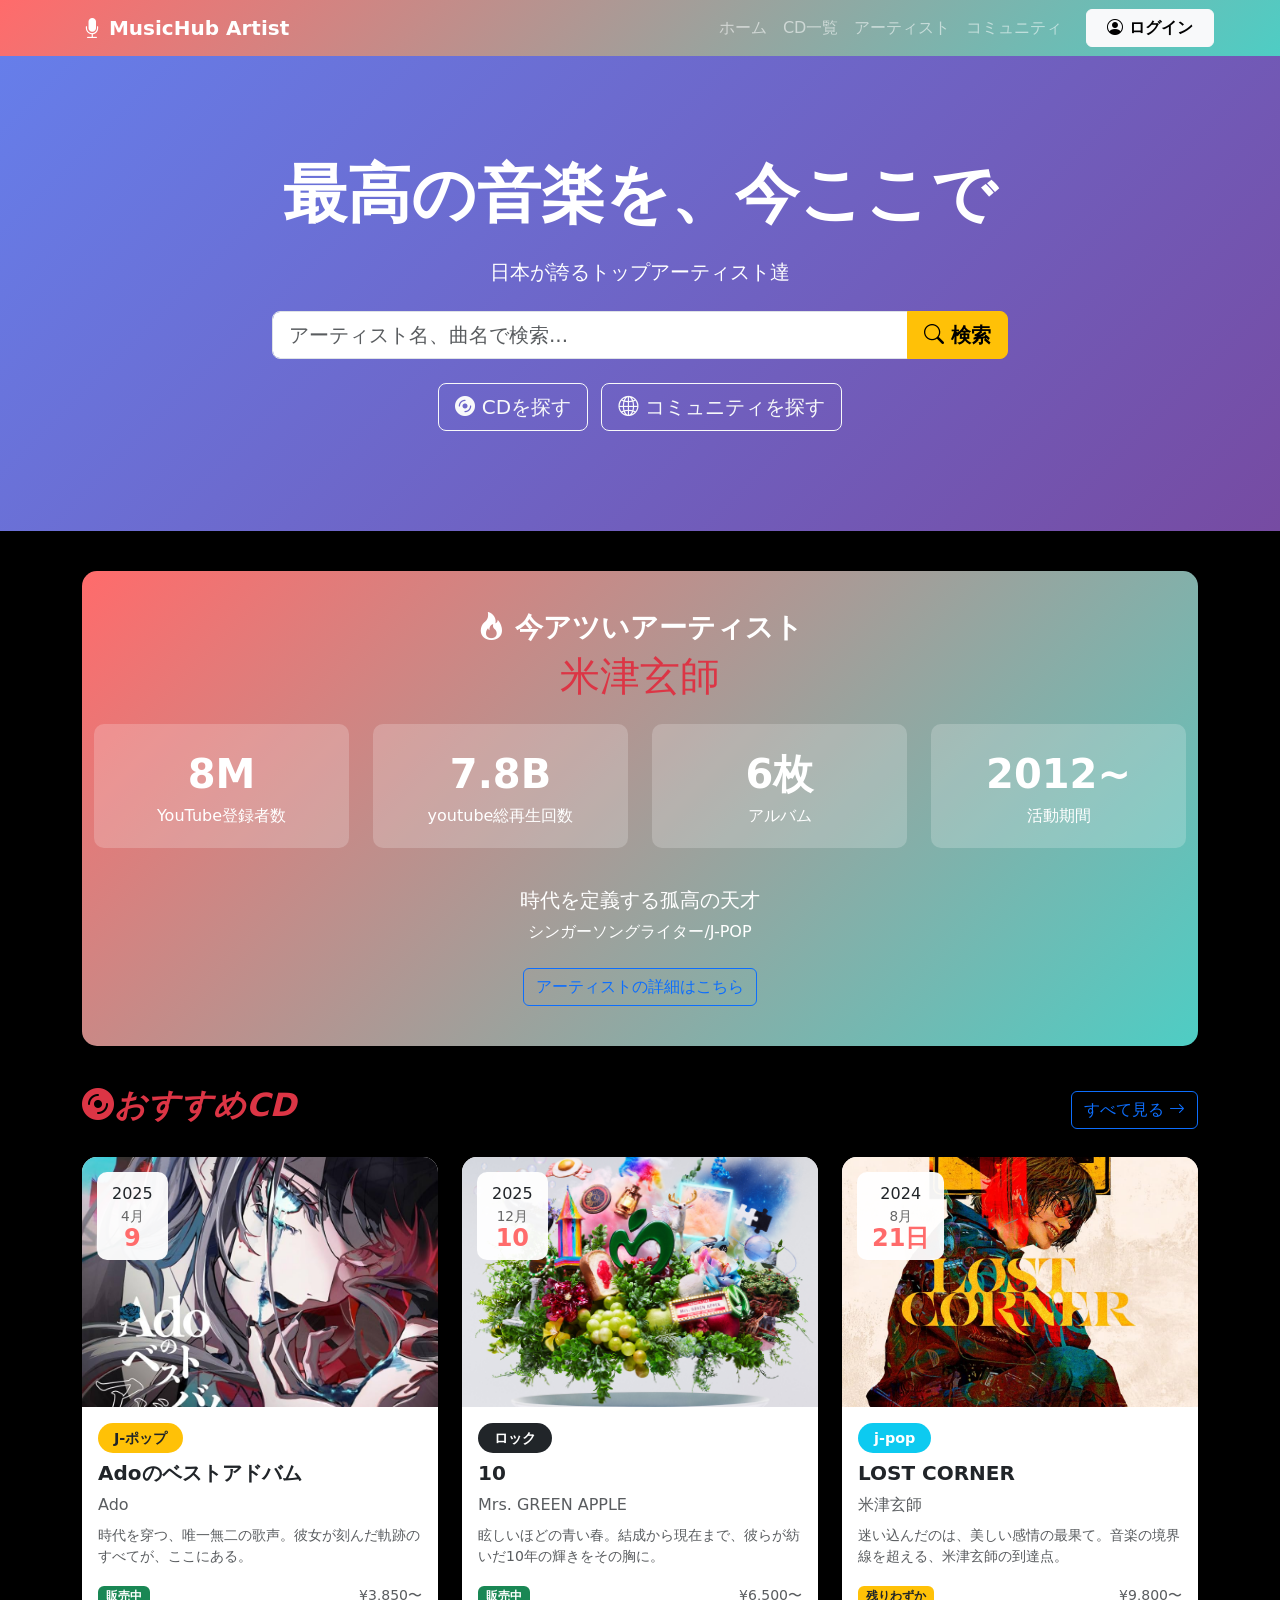
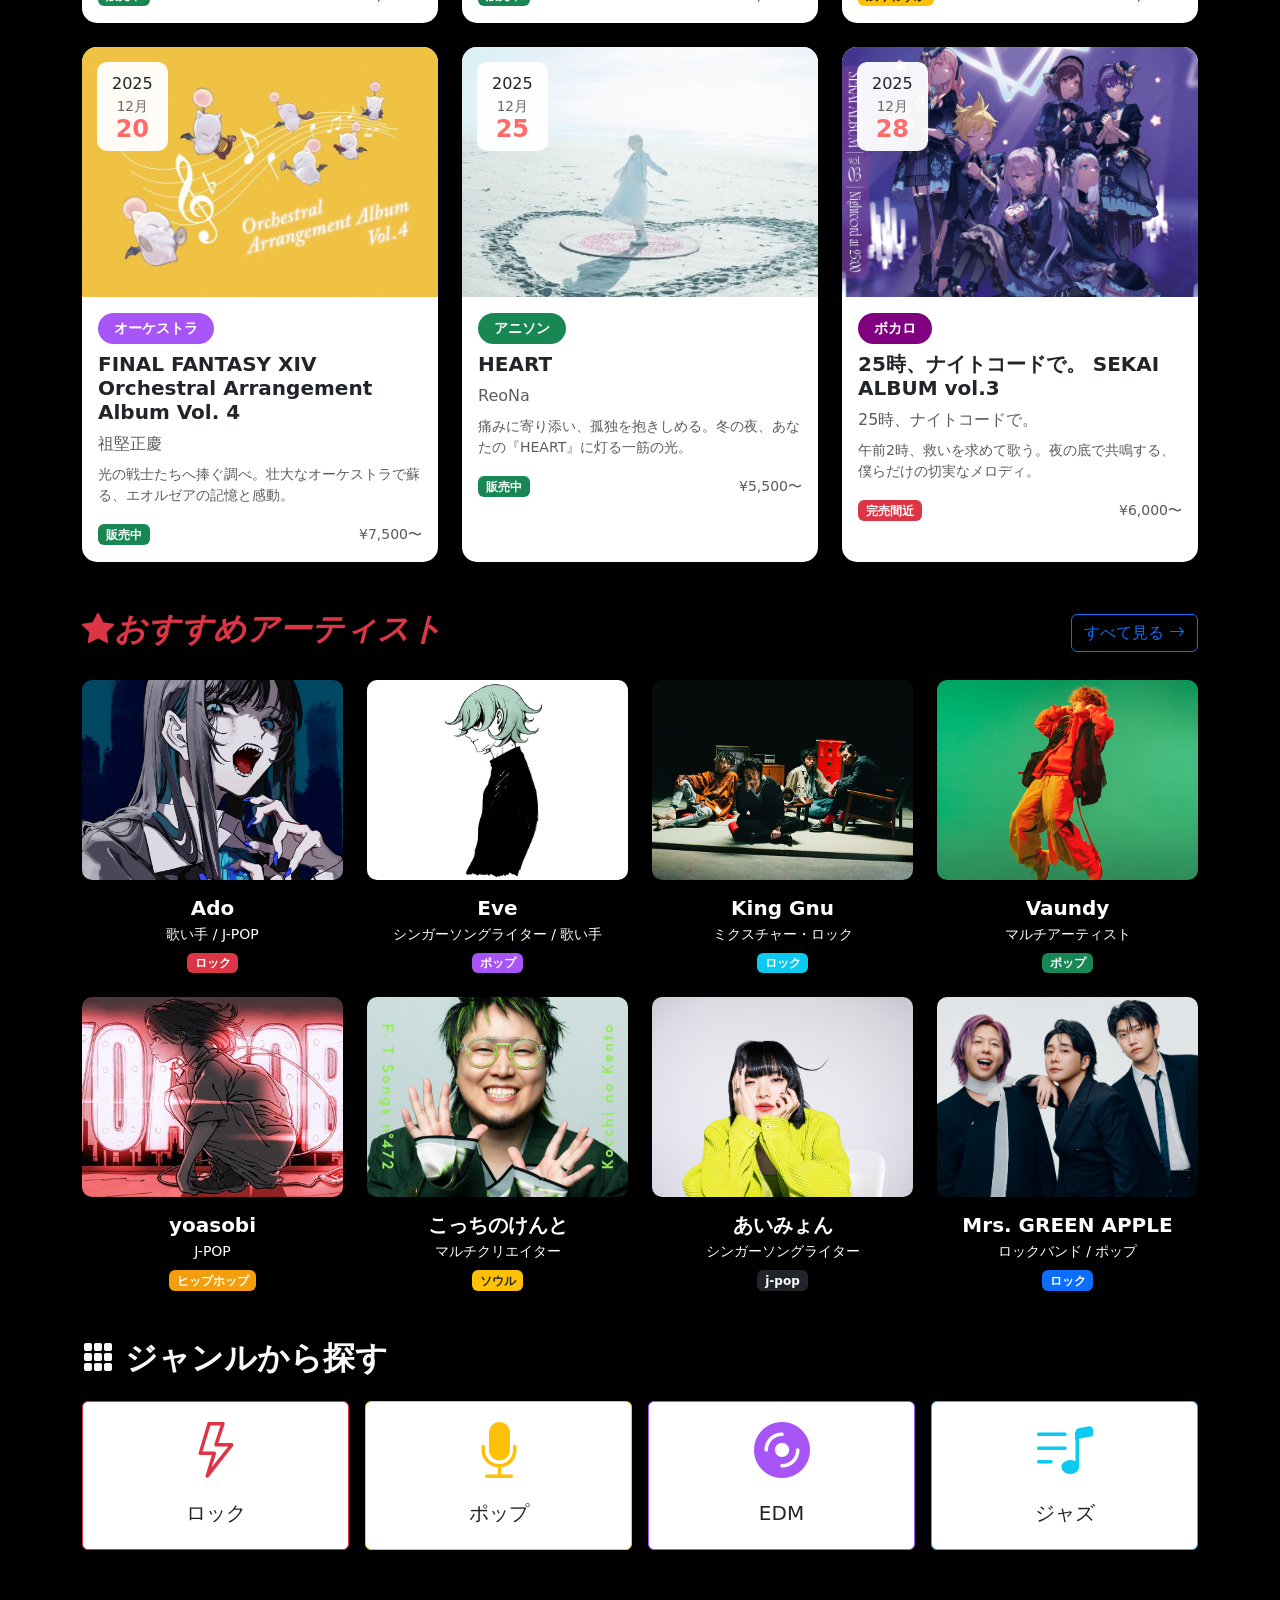
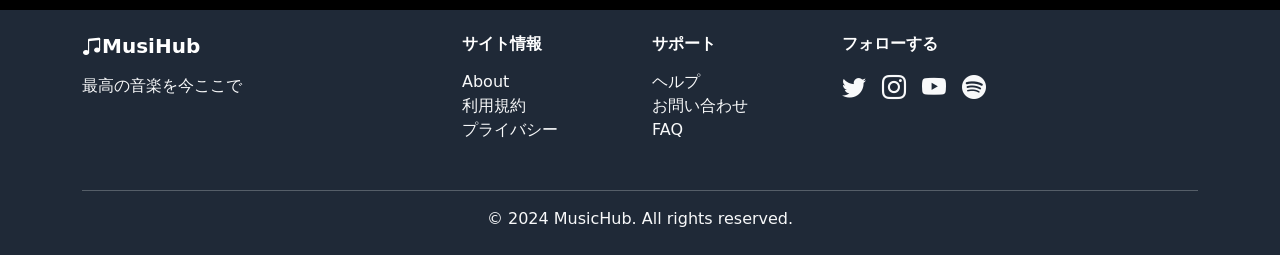
==== index.html @ a4edc893 "最終課題" ====
<!DOCTYPE html>
<html lang="ja">

<head>
    <meta charset="UTF-8">
    <meta name="viewport" content="width=device-width, initial-scale=1.0">
    <title>LiveHub - 音楽情報サイト</title>
    <link href="https://cdn.jsdelivr.net/npm/bootstrap@5.3.0/dist/css/bootstrap.min.css" rel="stylesheet">
    <link rel="stylesheet" href="https://cdn.jsdelivr.net/npm/bootstrap-icons@1.11.0/font/bootstrap-icons.css">
    <style>
        :root {
            --primary-color: #ff6b6b;
            --secondary-color: #4ecdc4;
            --accent-color: #ffe66d;
        }

        body {
            background-color: black;
        }

        .artist-card {
            color: white;
        }

        .navbar {
            background: linear-gradient(135deg, var(--primary-color) 0%, var(--secondary-color) 100%);
        }

        .hero-section {
            background: linear-gradient(135deg, #667eea 0%, #764ba2 100%);
            color: white;
            padding: 100px 0;
            margin-bottom: 40px;
            position: relative;
            overflow: hidden;
        }

        .hero-section::before {
            content: '';
            position: absolute;
            top: 0;
            left: 0;
            right: 0;
            bottom: 0;
            background: url('https://placehold.co/1920x600/667eea/ffffff?text=Top+Artist') center/cover;
            opacity: 0.2;
        }

        .hero-content {
            position: relative;
            z-index: 1;
        }

        .event-card {
            transition: transform 0.3s ease, box-shadow 0.3s ease;
            height: 100%;
            border: none;
            border-radius: 15px;
            overflow: hidden;
        }

        .event-card:hover {
            transform: translateY(-10px);
            box-shadow: 0 15px 40px rgba(0, 0, 0, 0.2);
        }

        .event-card img {
            height: 250px;
            object-fit: cover;
        }

        .event-date-badge {
            position: absolute;
            top: 15px;
            left: 15px;
            background: rgba(255, 255, 255, 0.95);
            padding: 10px 15px;
            border-radius: 10px;
            text-align: center;
        }

        .event-date-badge .day {
            font-size: 1.5rem;
            font-weight: bold;
            color: var(--primary-color);
            line-height: 1;
        }

        .event-date-badge .month {
            font-size: 0.85rem;
            color: #666;
        }

        .artist-card {
            transition: transform 0.3s ease;
            cursor: pointer;
        }

        .artist-card:hover {
            transform: scale(1.05);
        }

        .artist-img {
            width: 100%;
            height: 200px;
            object-fit: cover;
            border-radius: 10px;
        }

        .genre-badge {
            font-size: 0.9rem;
            padding: 0.5rem 1rem;
            border-radius: 20px;
        }

        .countdown-section {
            background: linear-gradient(135deg, var(--primary-color) 0%, var(--secondary-color) 100%);
            color: white;
            padding: 40px 0;
            margin: 40px 0;
            border-radius: 15px;
        }

        .countdown-box {
            background: rgba(255, 255, 255, 0.2);
            padding: 20px;
            border-radius: 10px;
            text-align: center;
        }

        .countdown-number {
            font-size: 2.5rem;
            font-weight: bold;
        }

        @media (max-width: 576px) {
            .countdown-number {
                font-size: 1.5rem !important; 
            }

            .countdown-box div {
                font-size: 1rem;
            }
        }

        footer {
            background-color: #1f2937;
            color: white;
            margin-top: 60px;
        }
    </style>
</head>

<body>
    <!-- ナビゲーションバー -->
   <nav class="navbar navbar-expand-lg navbar-dark sticky-top">
        <div class="container">
            <a class="navbar-brand fw-bold" href="#">
                <i class="bi bi-mic-fill"></i> MusicHub Artist
            </a>
            <button class="navbar-toggler" type="button" data-bs-toggle="collapse" data-bs-target="#navbarNav">
                <span class="navbar-toggler-icon"></span>
            </button>
            <div class="collapse navbar-collapse" id="navbarNav">
                <ul class="navbar-nav ms-auto">
                    <li class="nav-item">
                        <a class="nav-link" href="index.html">ホーム</a>
                    </li>
                    <li class="nav-item">
                        <a class="nav-link" href="CD.html">CD一覧</a>
                    </li>
                    <li class="nav-item">
                        <a class="nav-link" href="artist.html">アーティスト</a>
                    </li>
                    <li class="nav-item">
                        <a class="nav-link" href="server.html">コミュニティ</a>
                    </li>
                </ul>
                <a href="login-page.html" class="text-decoration-none text-reset">
                    <button class="btn btn-light ms-lg-3 mt-2 mt-lg-0 fw-bold w-100 w-lg-auto">
                        <i class="bi bi-person-circle"></i> ログイン
                    </button>
                </a>
            </div>
        </div>
    </nav>

    <!-- ヒーローセクション -->
    <div class="hero-section">
        <div class="container hero-content text-center">
            <h1 class="display-3 fw-bold mb-4">最高の音楽を、今ここで</h1>
            <p class="lead mb-4">日本が誇るトップアーティスト達</p>
            <div class="row justify-content-center">
                <div class="col-md-8">
                    <div class="input-group input-group-lg">
                        <input type="text" class="form-control" placeholder="アーティスト名、曲名で検索...">
                        <button class="btn btn-warning fw-bold" type="button">
                            <i class="bi bi-search"></i> 検索
                        </button>
                    </div>
                </div>
            </div>
            <div class="mt-4">
                <button class="btn btn-outline-light btn-lg me-2">
                    <i class="bi bi bi-disc-fill"></i> CDを探す
                </button>
                <button class="btn btn-outline-light btn-lg">
                    <i class="bi bi-globe2"></i> コミュニティを探す
                </button>
            </div>
        </div>
    </div>

    <div class="container">
        <div class="countdown-section">
            <div class="container">
                <h3 class="text-center mb-2 fw-bold">
                    <i class="bi bi-fire"></i> 今アツいアーティスト
                </h3>
                <h1 class="text-center mb-4 text-danger">米津玄師</h1>
                <div class="row text-center">
                    <div class="col-6 col-md-3 mb-3">
                        <div class="countdown-box">
                            <div class="countdown-number">8M</div>
                            <div>YouTube登録者数</div>
                        </div>
                    </div>
                    <div class="col-6 col-md-3 mb-3">
                        <div class="countdown-box">
                            <div class="countdown-number">7.8B</div>
                            <div>youtube総再生回数</div>
                        </div>
                    </div>
                    <div class="col-6 col-md-3 mb-3">
                        <div class="countdown-box">
                            <div class="countdown-number">6枚</div>
                            <div>アルバム</div>
                        </div>
                    </div>
                    <div class="col-6 col-md-3 mb-3">
                        <div class="countdown-box">
                            <div class="countdown-number">2012~</div>
                            <div>活動期間</div>
                        </div>
                    </div>
                </div>
                <div class="text-center mt-4">
                    <h5>時代を定義する孤高の天才</h5>
                    <p class="mb-0">シンガーソングライター/J-POP</p><br>
                    <a href="yonedu.html" class="btn btn-outline-primary">アーティストの詳細はこちら</a>
                </div>
            </div>
        </div>

        <!-- 開催予定イベント -->
        <section class="mb-5">
            <div class="d-flex justify-content-between align-items-center mb-4">
                <h2 class="fw-bold">
                    <i class="bi bi bi-disc-fill text-danger">おすすめCD</i>
                </h2>
                <a href="CD.html" class="btn btn-outline-primary">すべて見る <i class="bi bi-arrow-right"></i></a>
            </div>

            <div class="row g-4">
                <div class="col-md-4">
                    <div class="card event-card">
                        <div class="position-relative">
                            <img src="img/71FuOmYn7vL._UF894,1000_QL80_.jpg" class="card-img-top">
                            <div class="event-date-badge">
                                <div class="year">2025</div>
                                <div class="month">4月</div>
                                <div class="day">9</div>

                            </div>
                        </div>
                        <a href="ado.html" class="text-decoration-none text-reset">
                            <div class="card-body">
                                <span class="badge bg-warning text-dark genre-badge mb-2">J-ポップ</span>
                                <h5 class="card-title fw-bold">Adoのベストアドバム</h5>
                                <p class="text-muted mb-2">
                                    <i class="bi bi-apple-music"></i> Ado
                                </p>
                                <p class="card-text text-muted small">
                                    時代を穿つ、唯一無二の歌声。彼女が刻んだ軌跡のすべてが、ここにある。
                                </p>
                                <div class="d-flex justify-content-between align-items-center">
                                    <div>
                                        <span class="badge bg-success">販売中</span>
                                    </div>
                                    <div class="text-end">
                                        <small class="text-muted">¥3,850〜</small>
                                    </div>
                                </div>
                            </div>
                        </a>
                    </div>
                </div>

                <div class="col-md-4">
                    <div class="card event-card">
                        <div class="position-relative">
                            <img src="img/9e1b06f840659ae06c7425ed2f16570e.jpg" class="card-img-top">
                            <div class="event-date-badge">
                                <div class="year">2025</div>
                                <div class="month">12月</div>
                                <div class="day">10</div>

                            </div>
                        </div>
                        <div class="card-body">
                            <span class="badge bg-dark genre-badge mb-2">ロック</span>
                            <h5 class="card-title fw-bold">10</h5>
                            <p class="text-muted mb-2">
                                <i class="bi bi-apple-music"></i>Mrs. GREEN APPLE
                            </p>
                            <p class="card-text text-muted small">
                                眩しいほどの青い春。結成から現在まで、彼らが紡いだ10年の輝きをその胸に。
                            </p>
                            <div class="d-flex justify-content-between align-items-center">
                                <div>
                                    <span class="badge bg-success">販売中</span>
                                </div>
                                <div class="text-end">
                                    <small class="text-muted">¥6,500〜</small>
                                </div>
                            </div>
                        </div>
                    </div>
                </div>

                <div class="col-md-4">
                    <div class="card event-card">
                        <div class="position-relative">
                            <img src="img/71f4Tt8f1pL.jpg" class="card-img-top">
                            <div class="event-date-badge">
                                <div class="year">2024</div>
                                <div class="month">8月</div>
                                <div class="day">21日</div>
                            </div>
                        </div>
                        <div class="card-body">
                            <span class="badge bg-info genre-badge mb-2">j-pop</span>
                            <h5 class="card-title fw-bold">LOST CORNER</h5>
                            <p class="text-muted mb-2">
                                <i class="bi bi-apple-music"></i>米津玄師
                            </p>
                            <p class="card-text text-muted small">
                                迷い込んだのは、美しい感情の最果て。音楽の境界線を超える、米津玄師の到達点。
                            </p>
                            <div class="d-flex justify-content-between align-items-center">
                                <div>
                                    <span class="badge bg-warning text-dark">残りわずか</span>
                                </div>
                                <div class="text-end">
                                    <small class="text-muted">¥9,800〜</small>
                                </div>
                            </div>
                        </div>
                    </div>
                </div>

                <div class="col-md-4">
                    <div class="card event-card">
                        <div class="position-relative">
                            <img src="img/resize_image.jpg" class="card-img-top" alt="EDM Party">
                            <div class="event-date-badge">
                                <div class="year">2025</div>
                                <div class="month">12月</div>
                                <div class="day">20</div>

                            </div>
                        </div>
                        <div class="card-body">
                            <span class="badge genre-badge mb-2" style="background-color: #a855f7;">オーケストラ</span>
                            <h5 class="card-title fw-bold">FINAL FANTASY XIV Orchestral Arrangement Album Vol. 4</h5>
                            <p class="text-muted mb-2">
                                <i class="bi bi-apple-music"></i> 祖堅正慶
                            </p>
                            <p class="card-text text-muted small">
                                光の戦士たちへ捧ぐ調べ。壮大なオーケストラで蘇る、エオルゼアの記憶と感動。
                            </p>
                            <div class="d-flex justify-content-between align-items-center">
                                <div>
                                    <span class="badge bg-success">販売中</span>
                                </div>
                                <div class="text-end">
                                    <small class="text-muted">¥7,500〜</small>
                                </div>
                            </div>
                        </div>
                    </div>
                </div>

                <div class="col-md-4">
                    <div class="card event-card">
                        <div class="position-relative">
                            <img src="img/612K9NVIhHL._AC_UF894,1000_QL80_.jpg" class="card-img-top"
                                alt="Acoustic Live">
                            <div class="event-date-badge">
                                <div class="year">2025</div>
                                <div class="month">12月</div>
                                <div class="day">25</div>
                            </div>
                        </div>
                        <div class="card-body">
                            <span class="badge bg-success genre-badge mb-2">アニソン</span>

                            <h5 class="card-title fw-bold">HEART</h5>
                            <p class="text-muted mb-2">
                                <i class="bi bi-apple-music"></i> ReoNa
                            </p>
                            <p class="card-text text-muted small">
                                痛みに寄り添い、孤独を抱きしめる。冬の夜、あなたの『HEART』に灯る一筋の光。
                            </p>
                            <div class="d-flex justify-content-between align-items-center">
                                <div>
                                    <span class="badge bg-success">販売中</span>
                                </div>
                                <div class="text-end">
                                    <small class="text-muted">¥5,500〜</small>
                                </div>
                            </div>
                        </div>
                    </div>
                </div>

                <div class="col-md-4">
                    <div class="card event-card">
                        <div class="position-relative">
                            <img src="img/BRMM10894_ニーゴ通常盤JK.jpg" class="card-img-top" alt="Hip Hop Live">
                            <div class="event-date-badge">
                                <div class="year">2025</div>
                                <div class="month">12月</div>
                                <div class="day">28</div>
                            </div>
                        </div>

                        <div class="card-body">
                            <span class="badge genre-badge mb-2" style="background-color: purple;">ボカロ</span>
                            <h5 class="card-title fw-bold">25時、ナイトコードで。 SEKAI ALBUM vol.3</h5>
                            <p class="text-muted mb-2">
                                <i class="bi bi-apple-music"></i> 25時、ナイトコードで。
                            </p>
                            <p class="card-text text-muted small">
                                午前2時、救いを求めて歌う。夜の底で共鳴する、僕らだけの切実なメロディ。
                            </p>
                            <div class="d-flex justify-content-between align-items-center">
                                <div>
                                    <span class="badge bg-danger">完売間近</span>
                                </div>
                                <div class="text-end">
                                    <small class="text-muted">¥6,000〜</small>
                                </div>
                            </div>
                        </div>
                    </div>
                </div>
            </div>
        </section>

        <!-- 人気アーティスト -->
        <section class="mb-5">
            <div class="d-flex justify-content-between align-items-center mb-4">
                <h2 class="fw-bold">
                    <i class="bi bi-star-fill text-danger">おすすめアーティスト</i>
                </h2>
                <a href="artist.html" class="btn btn-outline-primary">すべて見る <i class="bi bi-arrow-right"></i></a>
            </div>

            <div class="row g-4 ">
                <div class="col-6 col-md-3">
                    <a href="CD-buy.html" class="text-decoration-none text-reset">
                        <div class="artist-card text-center">
                            <img src="img/アド.jpg" class="artist-img mb-3" alt="アーティスト1">
                            <h5 class="fw-bold mb-1">Ado</h5>
                            <p class=" small mb-2">歌い手 / J-POP</p>
                            <div class="d-flex justify-content-center gap-2">
                                <span class="badge bg-danger">ロック</span>
                            </div>
                        </div>
                    </a>
                </div>

                <div class="col-6 col-md-3">
                    <div class="artist-card text-center">
                        <img src="img/eve.jpg" class="artist-img mb-3" alt="アーティスト2">
                        <h5 class="fw-bold mb-1">Eve</h5>
                        <p class=" small mb-2">シンガーソングライター / 歌い手</p>
                        <div class="d-flex justify-content-center gap-2">
                            <span class="badge" style="background-color: #a855f7;">ポップ</span>
                        </div>
                    </div>
                </div>

                <div class="col-6 col-md-3">
                    <div class="artist-card text-center">
                        <img src="img/kinggnu_profile.jpg" class="artist-img mb-3" alt="アーティスト3">
                        <h5 class="fw-bold mb-1">King Gnu</h5>
                        <p class=" small mb-2">ミクスチャー・ロック</p>
                        <div class="d-flex justify-content-center gap-2">
                            <span class="badge bg-info">ロック</span>
                        </div>
                    </div>
                </div>

                <div class="col-6 col-md-3">
                    <div class="artist-card text-center">
                        <img src="img/vaundy.jpeg" class="artist-img mb-3" alt="アーティスト4">
                        <h5 class="fw-bold mb-1">Vaundy</h5>
                        <p class=" small mb-2">マルチアーティスト</p>
                        <div class="d-flex justify-content-center gap-2">
                            <span class="badge bg-success">ポップ</span>
                        </div>
                    </div>
                </div>

                <div class="col-6 col-md-3">
                    <div class="artist-card text-center">
                        <img src="img/YOASOBI_A写_R.jpg" class="artist-img mb-3" alt="アーティスト5">
                        <h5 class="fw-bold mb-1">yoasobi</h5>
                        <p class=" small mb-2">J-POP</p>
                        <div class="d-flex justify-content-center gap-2">
                            <span class="badge" style="background-color: #f59e0b;">ヒップホップ</span>
                        </div>
                    </div>
                </div>

                <div class="col-6 col-md-3">
                    <div class="artist-card text-center">
                        <img src="img/こっちのけんと.jpg" class="artist-img mb-3" alt="アーティスト6">
                        <h5 class="fw-bold mb-1">こっちのけんと</h5>
                        <p class=" small mb-2">マルチクリエイター</p>
                        <div class="d-flex justify-content-center gap-2">
                            <span class="badge bg-warning text-dark">ソウル</span>
                        </div>
                    </div>
                </div>

                <div class="col-6 col-md-3">
                    <div class="artist-card text-center">
                        <img src="img/あいみょん.jpg" class="artist-img mb-3" alt="アーティスト7">
                        <h5 class="fw-bold mb-1">あいみょん</h5>
                        <p class=" small mb-2">シンガーソングライター</p>
                        <div class="d-flex justify-content-center gap-2">
                            <span class="badge bg-dark">j-pop</span>
                        </div>
                    </div>
                </div>

                <div class="col-6 col-md-3">
                    <div class="artist-card text-center">
                        <img src="img/ミセス.webp" class="artist-img mb-3" alt="アーティスト8">
                        <h5 class="fw-bold mb-1">Mrs. GREEN APPLE</h5>
                        <p class="d small mb-2">ロックバンド / ポップ</p>
                        <div class="d-flex justify-content-center gap-2">
                            <span class="badge bg-primary">ロック</span>
                        </div>
                    </div>
                </div>
            </div>
        </section>

        <!-- ジャンル別検索 -->
        <section class="mb-5">
            <h2 class="fw-bold mb-4 text-light">
                <i class="bi bi-grid-3x3-gap-fill"></i> ジャンルから探す
            </h2>
            <div class="row g-3">
                <div class="col-6 col-md-3">
                    <a href="#" class="text-decoration-none">
                        <div class="card text-center h-100 border-danger">
                            <div class="card-body">
                                <i class="bi bi-lightning display-4 text-danger"></i>
                                <h5 class="mt-3">ロック</h5>
                            </div>
                        </div>
                    </a>
                </div>
                <div class="col-6 col-md-3">
                    <a href="#" class="text-decoration-none">
                        <div class="card text-center h-100 border-warning">
                            <div class="card-body">
                                <i class="bi bi-mic-fill display-4 text-warning"></i>
                                <h5 class="mt-3">ポップ</h5>

                            </div>
                        </div>
                    </a>
                </div>
                <div class="col-6 col-md-3">
                    <a href="#" class="text-decoration-none">
                        <div class="card text-center h-100" style="border-color: #a855f7;">
                            <div class="card-body">
                                <i class="bi bi-disc-fill display-4" style="color: #a855f7;"></i>
                                <h5 class="mt-3">EDM</h5>

                            </div>
                        </div>
                    </a>
                </div>
                <div class="col-6 col-md-3">
                    <a href="#" class="text-decoration-none">
                        <div class="card text-center h-100 border-info">
                            <div class="card-body">
                                <i class="bi bi-music-note-list display-4 text-info"></i>
                                <h5 class="mt-3">ジャズ</h5>

                            </div>
                        </div>
                    </a>
                </div>
            </div>
        </section>
    </div>

    <!-- フッター -->
    <footer class="py-4">
        <div class="container">
            <div class="row">
                <div class="col-md-4 mb-3">
                    <h5 class="fw-bold mb-3"><i class="bi bi-music-note-beamed"></i>MusiHub</h5>
                    <p class="text-light">最高の音楽を今ここで</p>
                </div>
                <div class="col-md-2 mb-3">
                    <h6 class="fw-bold mb-3">サイト情報</h6>
                    <ul class="list-unstyled">
                        <li><a href="#" class="text-light text-decoration-none">About</a></li>
                        <li><a href="#" class="text-light text-decoration-none">利用規約</a></li>
                        <li><a href="#" class="text-light text-decoration-none">プライバシー</a></li>
                    </ul>
                </div>
                <div class="col-md-2 mb-3">
                    <h6 class="fw-bold mb-3">サポート</h6>
                    <ul class="list-unstyled">
                        <li><a href="#" class="text-light text-decoration-none">ヘルプ</a></li>
                        <li><a href="#" class="text-light text-decoration-none">お問い合わせ</a></li>
                        <li><a href="#" class="text-light text-decoration-none">FAQ</a></li>
                    </ul>
                </div>
                <div class="col-md-4 mb-3">
                    <h6 class="fw-bold mb-3">フォローする</h6>
                    <div class="d-flex gap-3">
                        <a href="#" class="text-light"><i class="bi bi-twitter fs-4"></i></a>
                        <a href="#" class="text-light"><i class="bi bi-instagram fs-4"></i></a>
                        <a href="#" class="text-light"><i class="bi bi-youtube fs-4"></i></a>
                        <a href="#" class="text-light"><i class="bi bi-spotify fs-4"></i></a>
                    </div>
                </div>
            </div>
            <hr class="border-light">
            <p class="text-center text-light mb-0">&copy; 2024 MusicHub. All rights reserved.</p>
        </div>
    </footer>
    <script src="https://cdn.jsdelivr.net/npm/bootstrap@5.3.0/dist/js/bootstrap.bundle.min.js"></script>
</body>
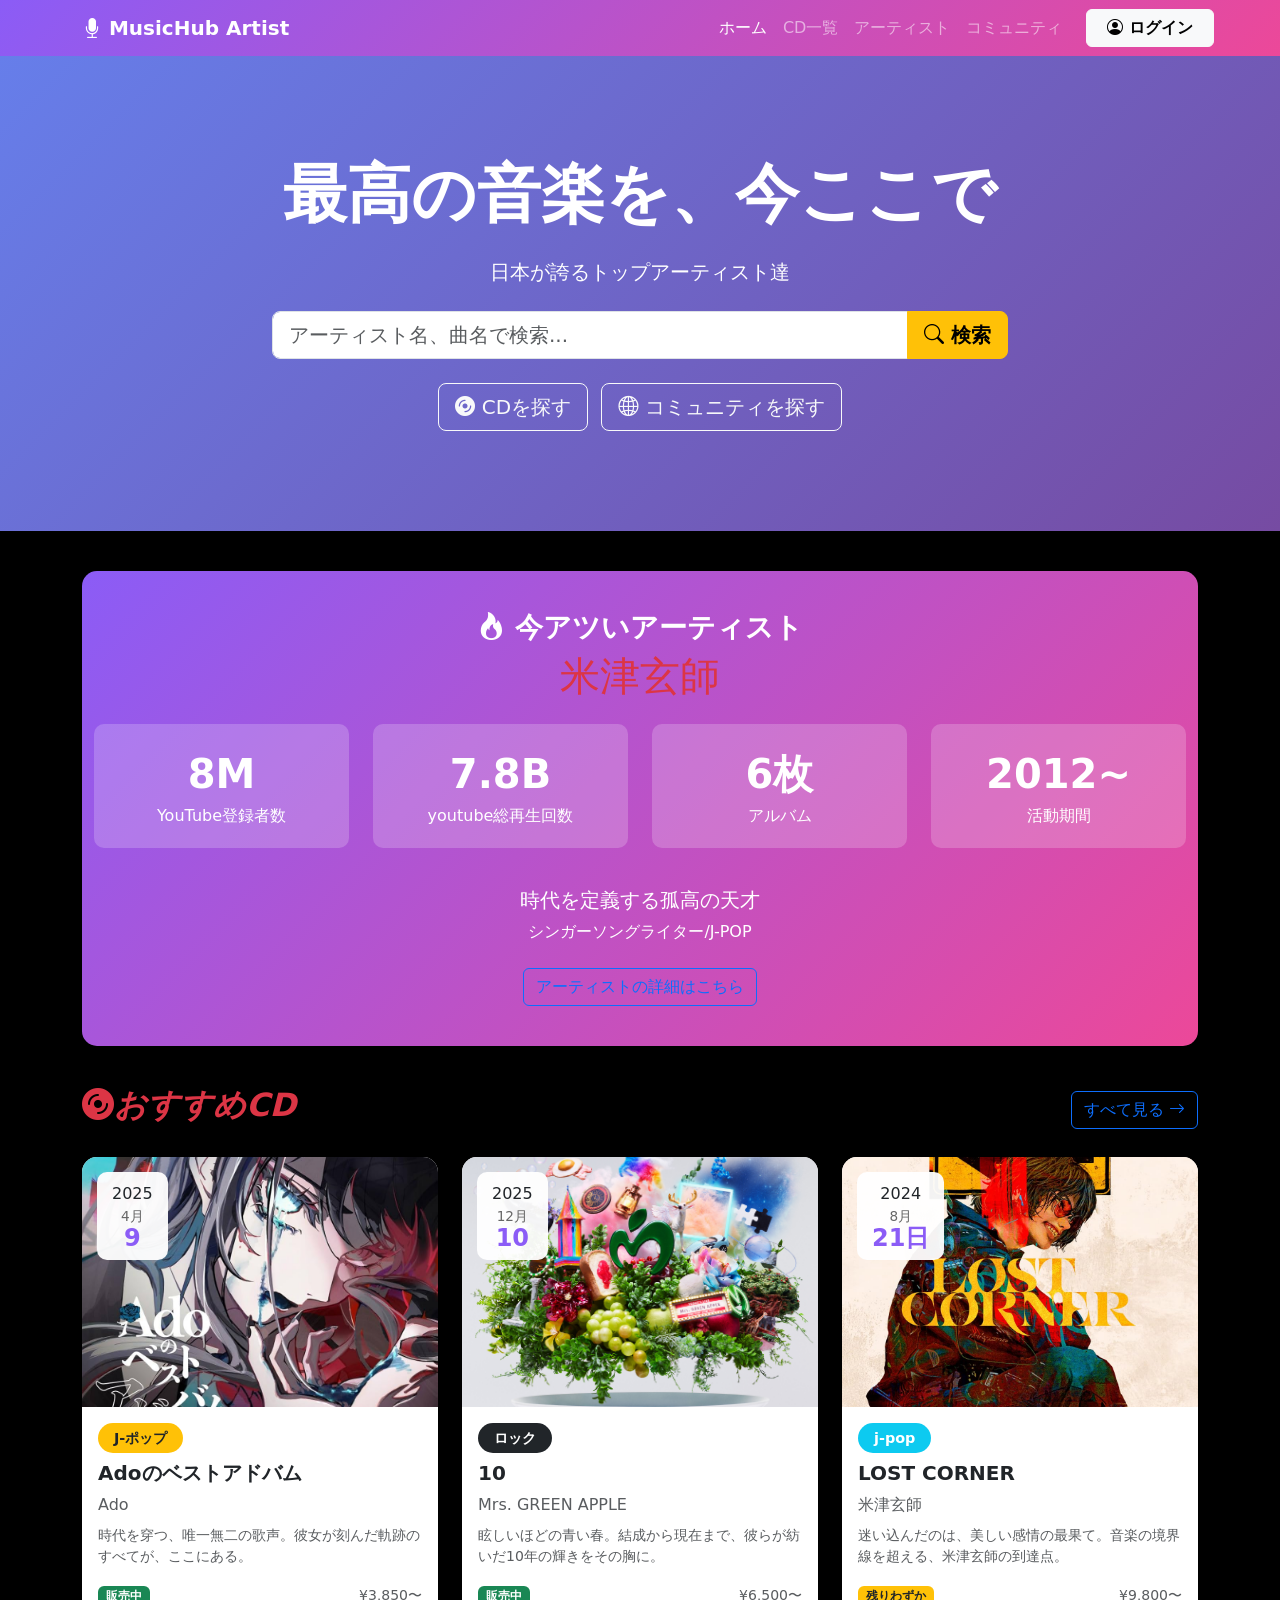
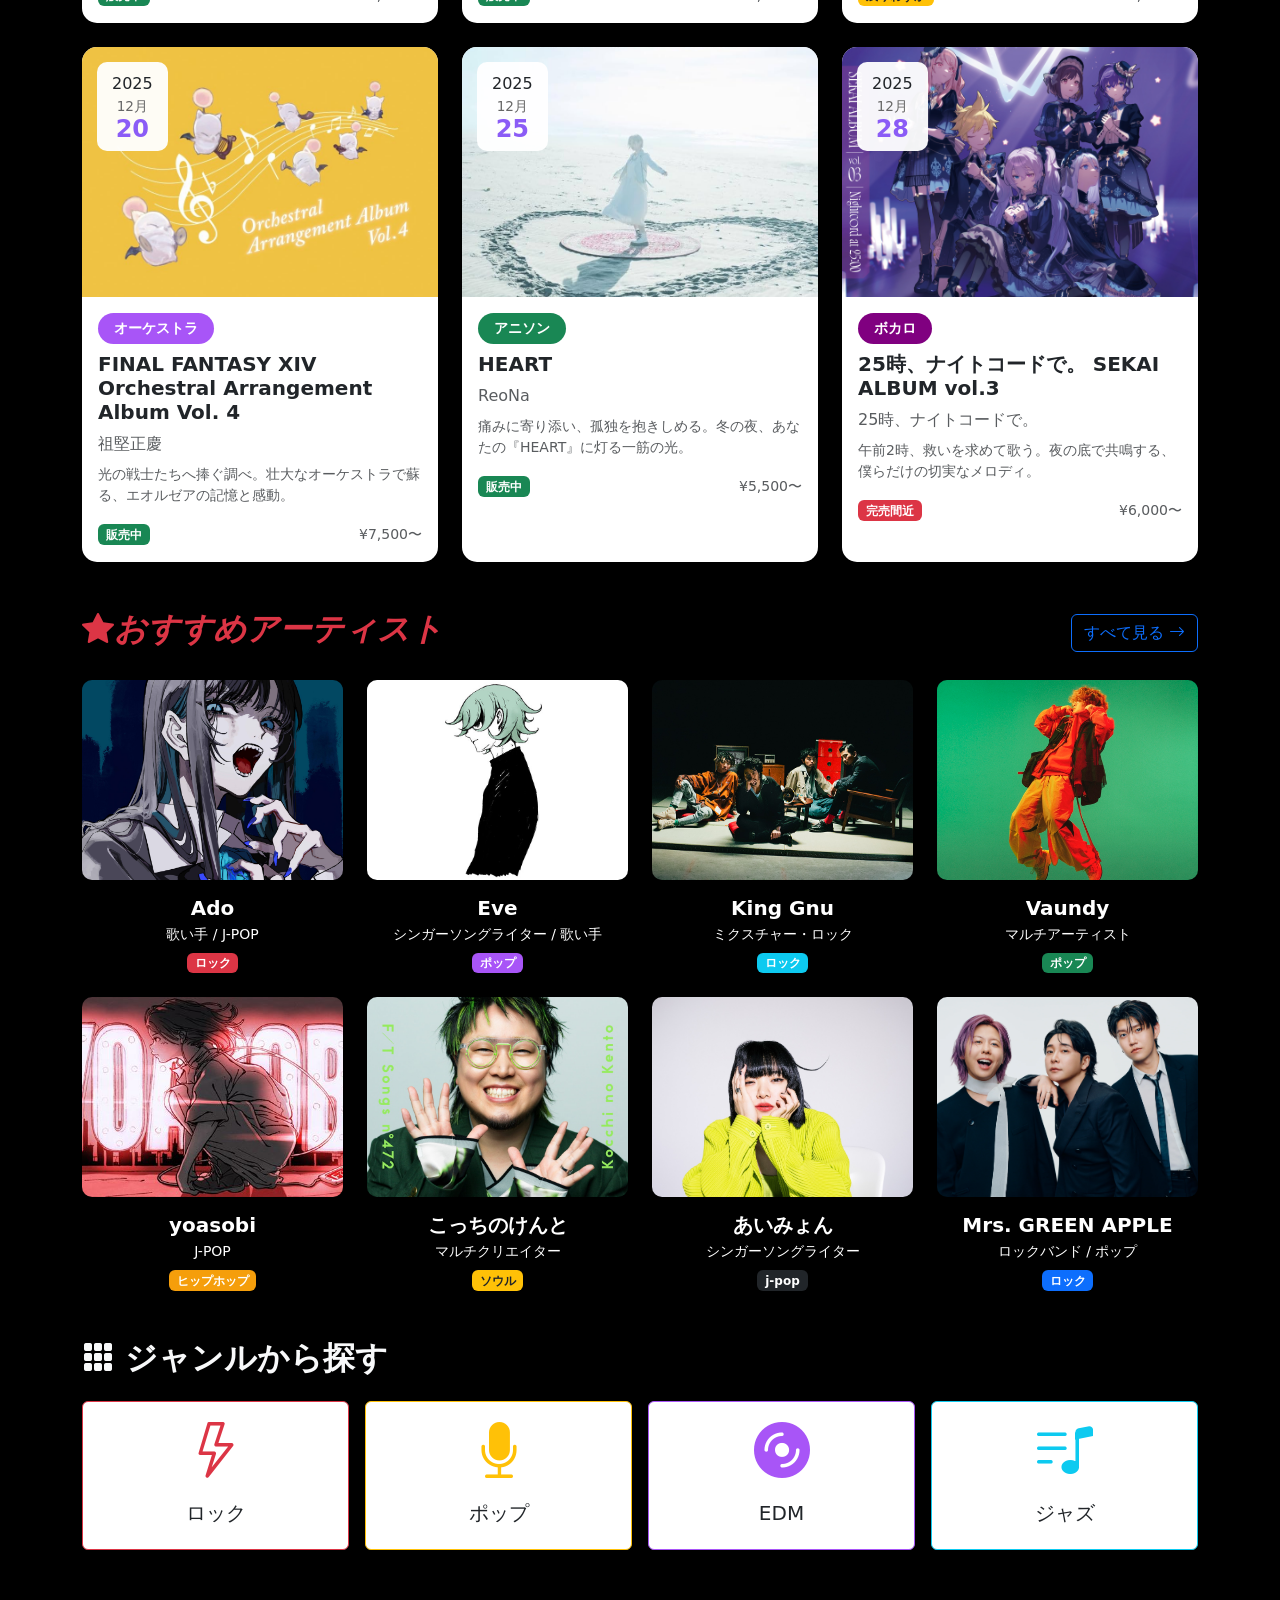
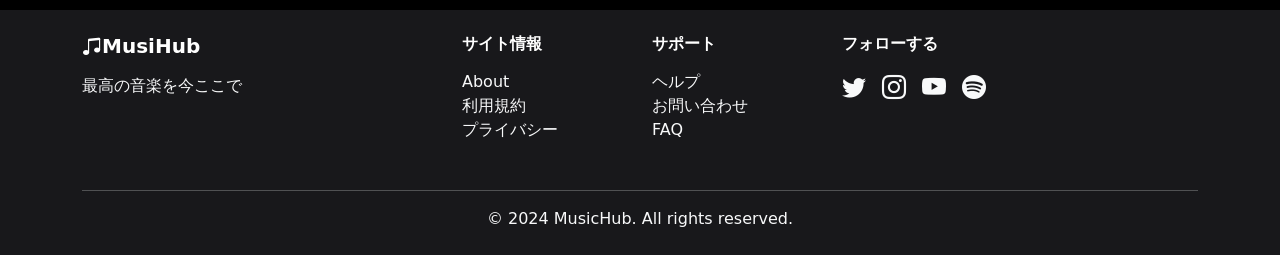
==== commit 7c48b49c: "最終課題の更新１" ====
--- a/index.html
+++ b/index.html
@@ -7,11 +7,13 @@
     <title>LiveHub - 音楽情報サイト</title>
     <link href="https://cdn.jsdelivr.net/npm/bootstrap@5.3.0/dist/css/bootstrap.min.css" rel="stylesheet">
     <link rel="stylesheet" href="https://cdn.jsdelivr.net/npm/bootstrap-icons@1.11.0/font/bootstrap-icons.css">
+    <link rel="stylesheet" href="design.css">
     <style>
         :root {
-            --primary-color: #ff6b6b;
-            --secondary-color: #4ecdc4;
-            --accent-color: #ffe66d;
+            --primary-color: #8b5cf6;
+            --secondary-color: #ec4899;
+            --accent-color: #06b6d4;
+            --dark-bg: #18181b;
         }
 
         body {
@@ -143,11 +145,7 @@
             }
         }
 
-        footer {
-            background-color: #1f2937;
-            color: white;
-            margin-top: 60px;
-        }
+       
     </style>
 </head>
 
@@ -164,7 +162,7 @@
             <div class="collapse navbar-collapse" id="navbarNav">
                 <ul class="navbar-nav ms-auto">
                     <li class="nav-item">
-                        <a class="nav-link" href="index.html">ホーム</a>
+                        <a class="nav-link active" href="#">ホーム</a>
                     </li>
                     <li class="nav-item">
                         <a class="nav-link" href="CD.html">CD一覧</a>
--- a/design.css
+++ b/design.css
@@ -0,0 +1,7 @@
+@charset "uft-8";
+
+footer {
+            background-color: var(--dark-bg);
+            color: white;
+            margin-top: 60px;
+        }
